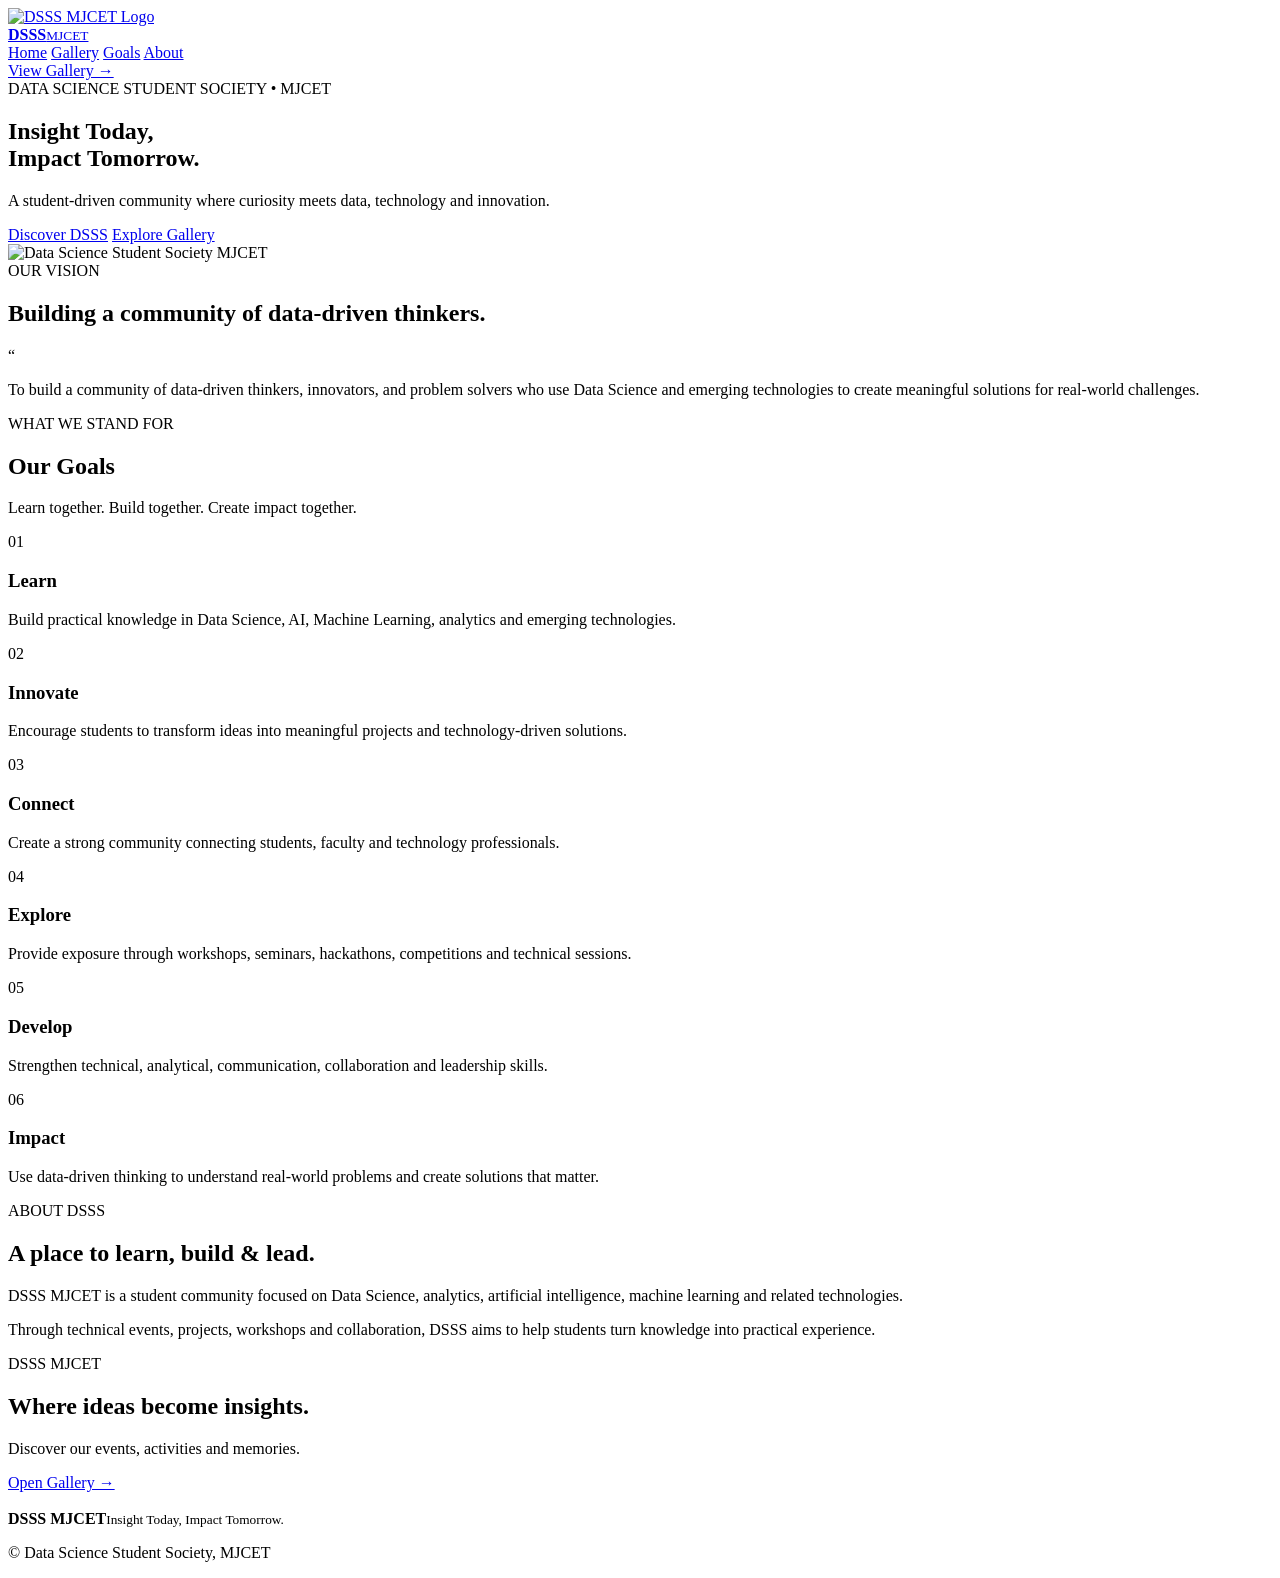
==== index.html @ 6698fef8 "Rename index[1].html to index.html" ====
<!DOCTYPE html>
<html lang="en">
<head>
  <meta charset="UTF-8">
  <meta name="viewport" content="width=device-width, initial-scale=1.0">
  <title>DSSS MJCET | Data Science Student Society</title>
  <link rel="stylesheet" href="style.css">
</head>
<body>
  <nav class="navbar">
    <a class="brand" href="index.html">
      <img src="assets/dsss-logo.jpeg" alt="DSSS MJCET Logo">
      <div><b>DSSS</b><small>MJCET</small></div>
    </a>
    <div class="navlinks">
      <a class="active" href="index.html">Home</a>
      <a href="gallery.html">Gallery</a>
      <a href="#goals">Goals</a>
      <a href="#about">About</a>
    </div>
    <a class="nav-btn" href="gallery.html">View Gallery →</a>
  </nav>

  <main>
    <section class="hero">
      <div class="hero-bg"></div>
      <div class="hero-content reveal">
        <div class="eyebrow">DATA SCIENCE STUDENT SOCIETY • MJCET</div>
        <h1>Insight Today,<br><span>Impact Tomorrow.</span></h1>
        <p class="hero-sub">
          A student-driven community where curiosity meets data,
          technology and innovation.
        </p>
        <div class="buttons">
          <a class="btn primary" href="#vision">Discover DSSS</a>
          <a class="btn secondary" href="gallery.html">Explore Gallery</a>
        </div>
      </div>

      <div class="hero-logo reveal">
        <div class="orbit"></div>
        <div class="orbit orbit2"></div>
        <img src="assets/dsss-logo.jpeg" alt="Data Science Student Society MJCET">
      </div>
    </section>

    <section id="vision" class="vision section">
      <div class="section-title reveal">
        <div class="eyebrow">OUR VISION</div>
        <h2>Building a community of <span>data-driven thinkers.</span></h2>
      </div>
      <div class="vision-card reveal">
        <div class="quote">“</div>
        <p>
          To build a community of data-driven thinkers, innovators, and
          problem solvers who use Data Science and emerging technologies
          to create meaningful solutions for real-world challenges.
        </p>
      </div>
    </section>

    <section id="goals" class="section goals">
      <div class="center-title reveal">
        <div class="eyebrow">WHAT WE STAND FOR</div>
        <h2>Our <span>Goals</span></h2>
        <p>Learn together. Build together. Create impact together.</p>
      </div>

      <div class="goal-grid">
        <article class="goal reveal"><span>01</span><h3>Learn</h3><p>Build practical knowledge in Data Science, AI, Machine Learning, analytics and emerging technologies.</p></article>
        <article class="goal reveal"><span>02</span><h3>Innovate</h3><p>Encourage students to transform ideas into meaningful projects and technology-driven solutions.</p></article>
        <article class="goal reveal"><span>03</span><h3>Connect</h3><p>Create a strong community connecting students, faculty and technology professionals.</p></article>
        <article class="goal reveal"><span>04</span><h3>Explore</h3><p>Provide exposure through workshops, seminars, hackathons, competitions and technical sessions.</p></article>
        <article class="goal reveal"><span>05</span><h3>Develop</h3><p>Strengthen technical, analytical, communication, collaboration and leadership skills.</p></article>
        <article class="goal reveal"><span>06</span><h3>Impact</h3><p>Use data-driven thinking to understand real-world problems and create solutions that matter.</p></article>
      </div>
    </section>

    <section id="about" class="about section">
      <div>
        <div class="eyebrow">ABOUT DSSS</div>
        <h2>A place to <span>learn, build & lead.</span></h2>
      </div>
      <div>
        <p>
          DSSS MJCET is a student community focused on Data Science,
          analytics, artificial intelligence, machine learning and related
          technologies.
        </p>
        <p>
          Through technical events, projects, workshops and collaboration,
          DSSS aims to help students turn knowledge into practical experience.
        </p>
      </div>
    </section>

    <section class="cta">
      <div>
        <div class="eyebrow">DSSS MJCET</div>
        <h2>Where ideas become <span>insights.</span></h2>
        <p>Discover our events, activities and memories.</p>
      </div>
      <a class="btn primary" href="gallery.html">Open Gallery →</a>
    </section>
  </main>

  <footer>
    <div class="footer-brand">
      <img src="assets/dsss-logo.jpeg" alt="">
      <div><b>DSSS MJCET</b><small>Insight Today, Impact Tomorrow.</small></div>
    </div>
    <p>© <span id="year"></span> Data Science Student Society, MJCET</p>
  </footer>

  <script src="script.js"></script>
</body>
</html>
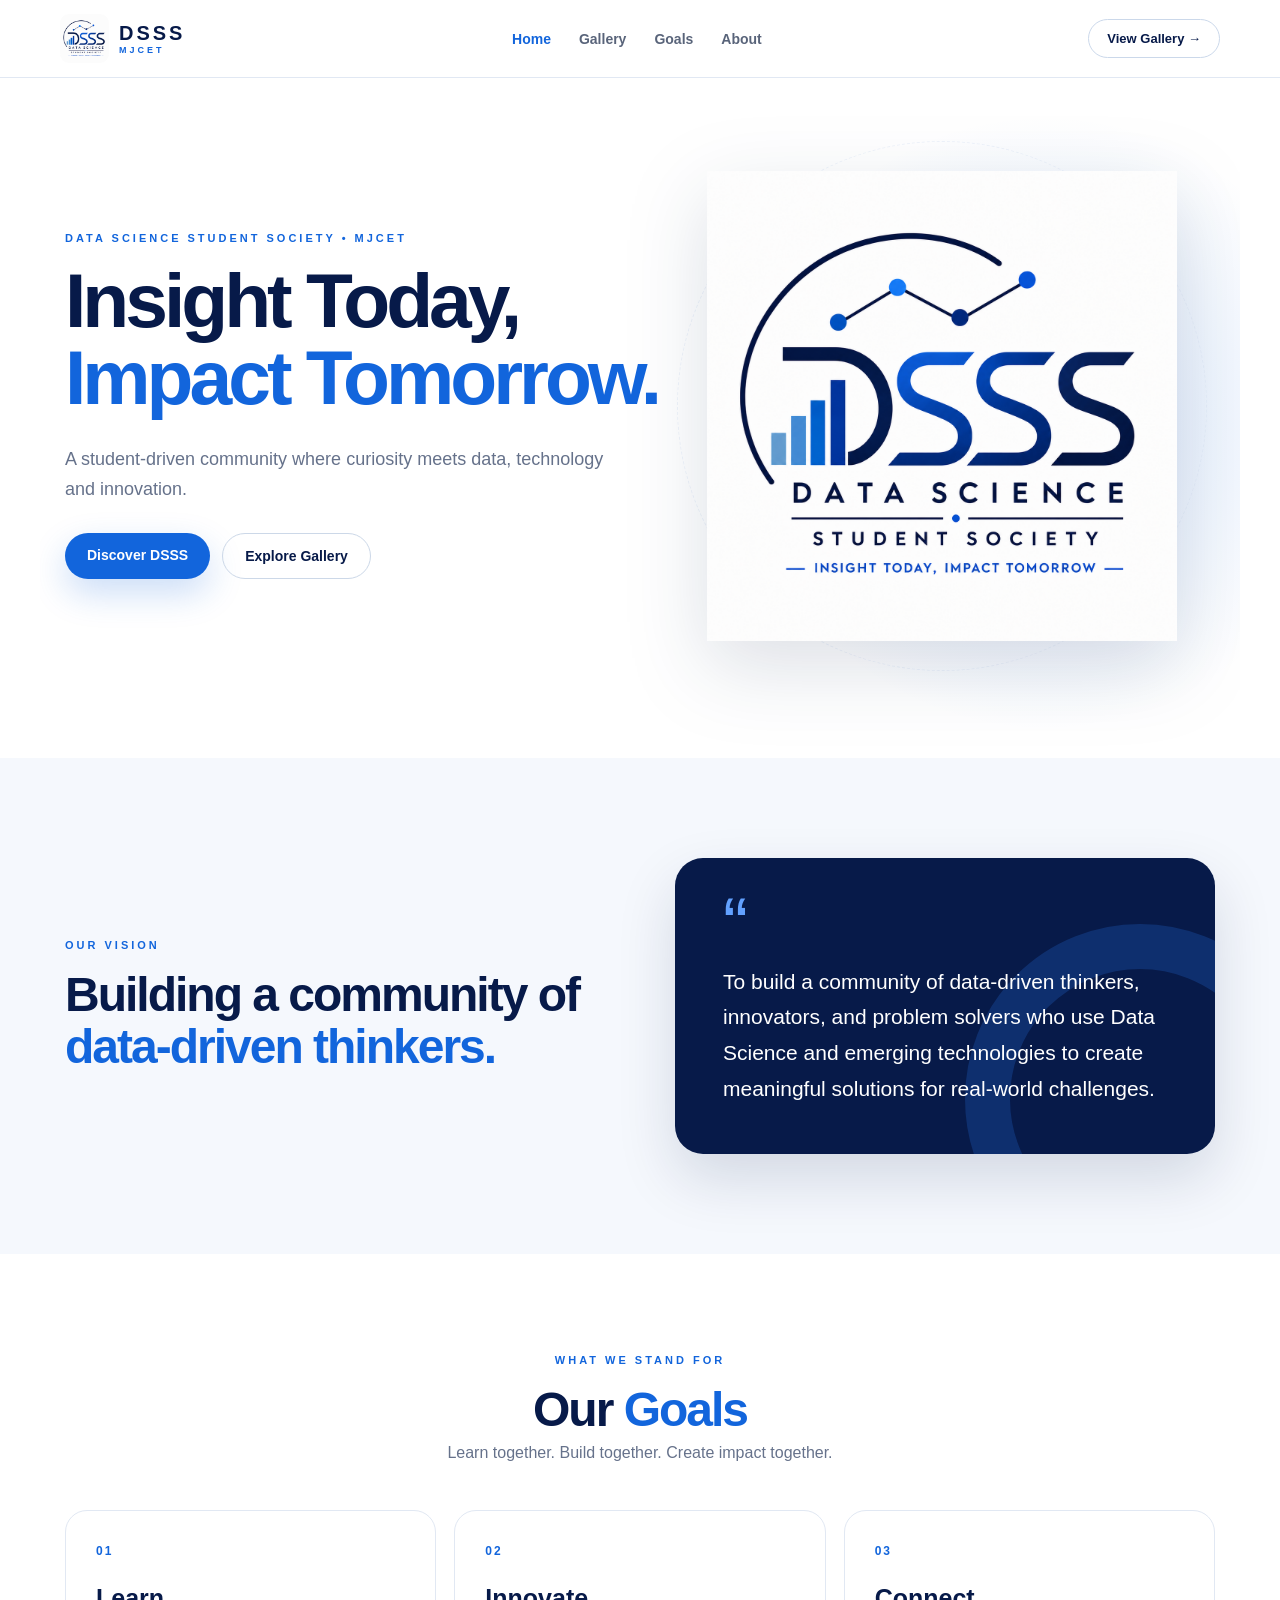
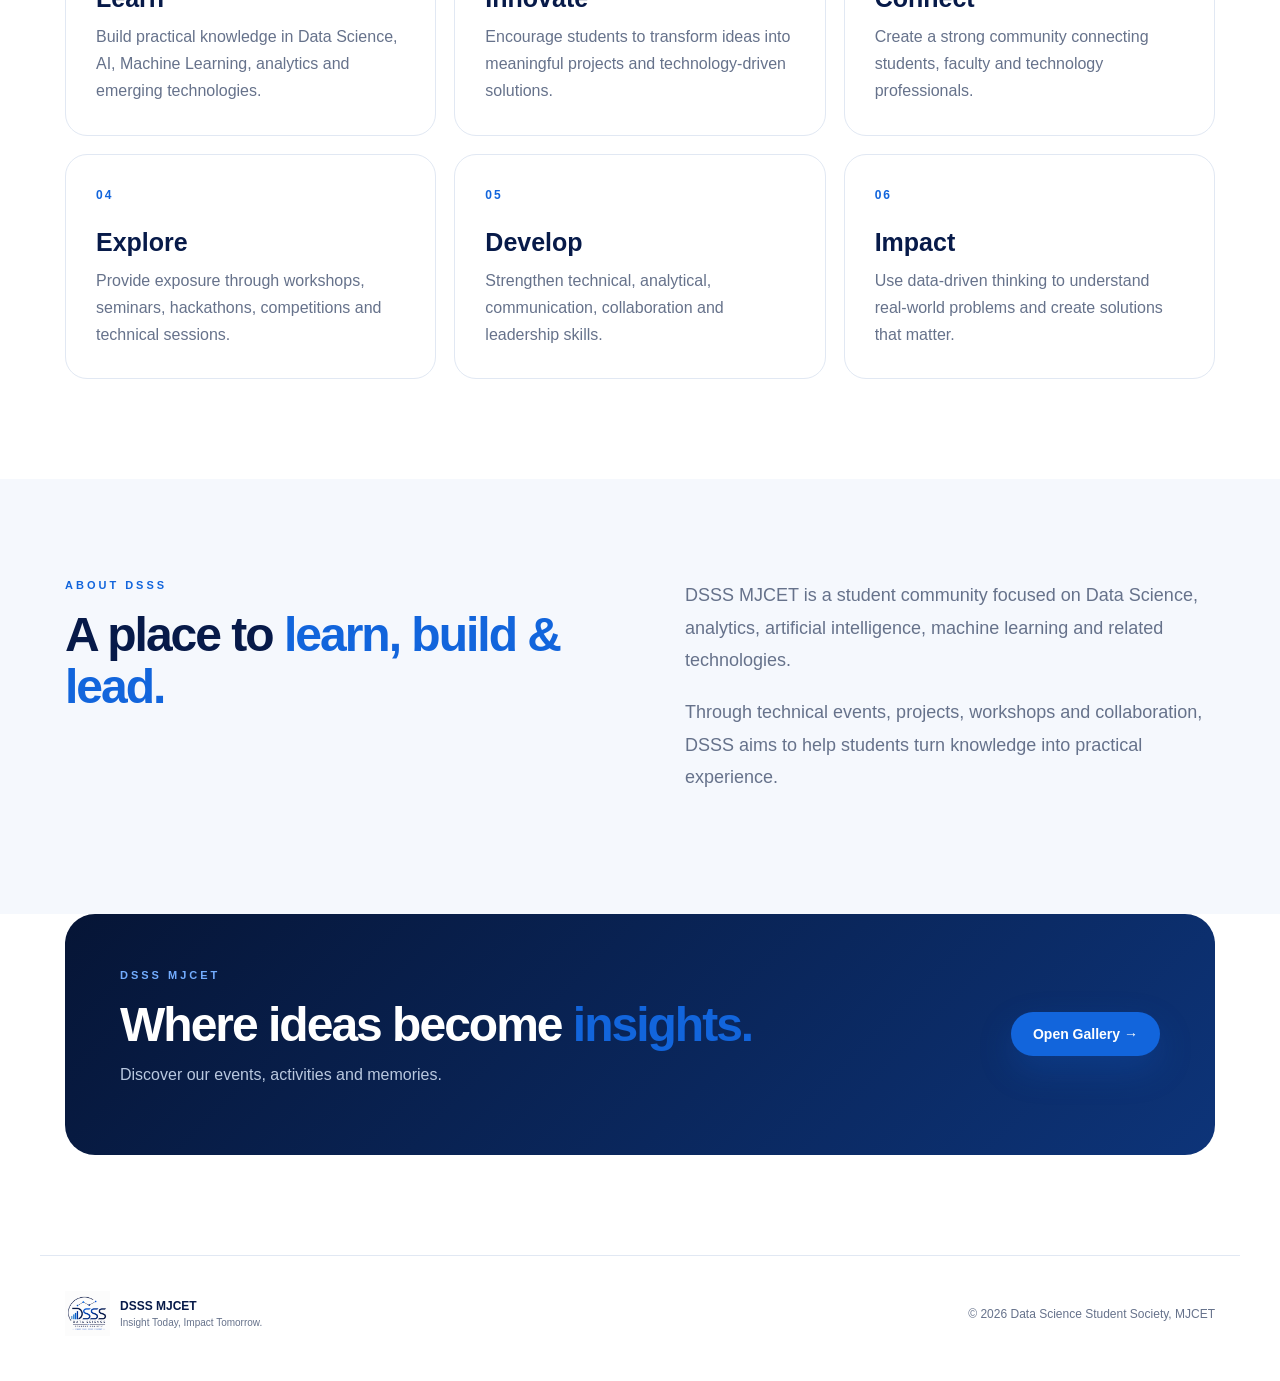
==== commit ead73f7d: "Update index.html" ====
--- a/index.html
+++ b/index.html
@@ -9,7 +9,7 @@
 <body>
   <nav class="navbar">
     <a class="brand" href="index.html">
-      <img src="assets/dsss-logo.jpeg" alt="DSSS MJCET Logo">
+      <img src="dsss-logo[1].jpeg" alt="DSSS MJCET Logo">
       <div><b>DSSS</b><small>MJCET</small></div>
     </a>
     <div class="navlinks">
@@ -40,7 +40,7 @@
       <div class="hero-logo reveal">
         <div class="orbit"></div>
         <div class="orbit orbit2"></div>
-        <img src="assets/dsss-logo.jpeg" alt="Data Science Student Society MJCET">
+        <img src="dsss-logo[1].jpeg" alt="Data Science Student Society MJCET">
       </div>
     </section>
 
@@ -106,7 +106,7 @@
 
   <footer>
     <div class="footer-brand">
-      <img src="assets/dsss-logo.jpeg" alt="">
+      <img src="dsss-logo[1].jpeg" alt="">
       <div><b>DSSS MJCET</b><small>Insight Today, Impact Tomorrow.</small></div>
     </div>
     <p>© <span id="year"></span> Data Science Student Society, MJCET</p>
--- a/style.css
+++ b/style.css
@@ -0,0 +1,49 @@
+:root{
+  --navy:#071a49;--blue:#1265dc;--bright:#2b7cf0;--text:#0a1735;
+  --muted:#66728b;--line:#e1e8f3;--light:#f5f8fd;--white:#fff
+}
+*{box-sizing:border-box}html{scroll-behavior:smooth}
+body{margin:0;color:var(--text);background:#fff;font-family:Inter,Arial,Helvetica,sans-serif}
+a{text-decoration:none;color:inherit}.navbar{height:78px;position:sticky;top:0;z-index:100;
+background:rgba(255,255,255,.9);backdrop-filter:blur(18px);border-bottom:1px solid var(--line)}
+.navbar{display:flex;align-items:center;justify-content:space-between;padding:0 max(22px,calc((100vw - 1160px)/2));gap:25px}
+.brand{display:flex;align-items:center;gap:10px}.brand img{width:49px;height:49px;object-fit:contain;border-radius:9px}
+.brand b{display:block;color:var(--navy);font-size:20px;letter-spacing:3px}.brand small{display:block;color:var(--blue);font-size:9px;font-weight:800;letter-spacing:3px}
+.navlinks{display:flex;gap:28px;font-size:14px;font-weight:700;color:#59647a}.navlinks a:hover,.navlinks .active{color:var(--blue)}
+.nav-btn{padding:11px 18px;border:1px solid #cbd8ea;border-radius:50px;font-size:13px;font-weight:800;color:var(--navy)}
+.hero{max-width:1200px;min-height:680px;margin:auto;padding:65px 25px 90px;display:grid;grid-template-columns:1.05fr .95fr;align-items:center;position:relative;overflow:hidden}
+.hero-bg{position:absolute;width:650px;height:650px;right:-130px;top:20px;border-radius:50%;background:radial-gradient(circle,rgba(35,120,238,.17),transparent 67%)}
+.eyebrow{font-size:11px;letter-spacing:3px;font-weight:900;color:var(--blue);margin-bottom:18px}
+.hero h1{font-size:clamp(50px,6vw,80px);line-height:1;letter-spacing:-4px;margin:0;color:var(--navy)}
+.hero h1 span,h2 span,.page-head h1 span,.cta h2 span{color:var(--blue)}
+.hero-sub{font-size:18px;line-height:1.7;color:var(--muted);max-width:570px;margin:28px 0}
+.buttons{display:flex;gap:12px;flex-wrap:wrap}.btn{display:inline-flex;padding:14px 22px;border-radius:50px;font-weight:800;font-size:14px}
+.primary{background:var(--blue);color:#fff;box-shadow:0 14px 35px rgba(18,101,220,.22)}.secondary{border:1px solid #ccd8e8;color:var(--navy)}
+.hero-logo{position:relative;display:flex;justify-content:center;align-items:center}.hero-logo img{width:min(470px,85vw);position:relative;z-index:3;filter:drop-shadow(0 25px 40px rgba(7,26,73,.14))}
+.orbit{position:absolute;width:460px;height:460px;border:1px solid #dce6f5;border-radius:50%;animation:spin 18s linear infinite}
+.orbit2{width:530px;height:530px;border-style:dashed;opacity:.45;animation-direction:reverse;animation-duration:25s}
+@keyframes spin{to{transform:rotate(360deg)}}
+.section{max-width:1200px;margin:auto;padding:100px 25px}.vision{max-width:none;background:var(--light);display:grid;grid-template-columns:1fr 1fr;gap:70px;align-items:center;padding-left:max(25px,calc((100vw - 1150px)/2));padding-right:max(25px,calc((100vw - 1150px)/2))}
+h2{font-size:48px;line-height:1.08;letter-spacing:-2px;color:var(--navy);margin:0}
+.vision-card{background:var(--navy);color:#fff;border-radius:28px;padding:48px;position:relative;overflow:hidden;box-shadow:0 25px 60px rgba(7,26,73,.14)}
+.vision-card:after{content:"";position:absolute;width:260px;height:260px;border:45px solid rgba(43,124,240,.22);border-radius:50%;right:-100px;bottom:-120px}
+.quote{font-size:75px;color:#62a1ff;line-height:.5}.vision-card p{font-size:21px;line-height:1.7;margin:20px 0 0;position:relative;z-index:2}
+.center-title{text-align:center}.center-title>p:last-child{color:var(--muted);margin-top:8px}.goal-grid{display:grid;grid-template-columns:repeat(3,1fr);gap:18px;margin-top:48px}
+.goal{border:1px solid var(--line);border-radius:22px;padding:30px;transition:.25s;background:#fff}.goal:hover{transform:translateY(-6px);box-shadow:0 20px 45px rgba(7,26,73,.08);border-color:#c4d7f2}
+.goal>span{color:var(--blue);font-size:12px;font-weight:900;letter-spacing:2px}.goal h3{font-size:25px;margin:25px 0 10px;color:var(--navy)}.goal p{color:var(--muted);line-height:1.7;margin:0}
+.about{display:grid;grid-template-columns:1fr 1fr;gap:90px;background:var(--light);max-width:none;padding-left:max(25px,calc((100vw - 1150px)/2));padding-right:max(25px,calc((100vw - 1150px)/2))}
+.about p{font-size:18px;line-height:1.8;color:var(--muted);margin:0 0 20px}.cta{max-width:1150px;margin:0 auto 100px;padding:55px;border-radius:30px;background:linear-gradient(135deg,#061536,#0d3479);color:#fff;display:flex;justify-content:space-between;align-items:center;gap:30px}
+.cta h2{color:#fff;margin:0 0 10px}.cta p{color:#b9c8df}.cta .eyebrow{color:#73adff}
+footer{max-width:1200px;margin:auto;padding:35px 25px 45px;border-top:1px solid var(--line);display:flex;justify-content:space-between;align-items:center;color:var(--muted);font-size:12px}
+.footer-brand{display:flex;align-items:center;gap:10px}.footer-brand img{width:45px;height:45px;object-fit:contain}.footer-brand b{display:block;color:var(--navy)}.footer-brand small{display:block;margin-top:4px}
+.page-head{text-align:center;padding:105px 25px 85px;background:linear-gradient(135deg,#f6f9ff,#eaf2ff);border-bottom:1px solid var(--line)}
+.page-head h1{font-size:65px;letter-spacing:-3px;margin:0 0 16px;color:var(--navy)}.page-head p{color:var(--muted);font-size:18px}
+.gallery-top{display:flex;justify-content:space-between;align-items:end;margin-bottom:38px}.gallery-top h2{font-size:43px}.upload-demo{background:var(--blue);color:#fff;padding:13px 19px;border-radius:50px;font-size:13px;font-weight:800;cursor:pointer;box-shadow:0 10px 25px rgba(18,101,220,.2)}
+.photo-grid{display:grid;grid-template-columns:2fr 1fr 1fr;grid-auto-rows:190px;gap:9px}
+.photo-card{border-radius:18px;overflow:hidden;display:flex;align-items:flex-end;padding:18px;color:rgba(255,255,255,.75);font-size:10px;font-weight:900;letter-spacing:2px;position:relative;background-size:cover;background-position:center}
+.photo-card:first-child{grid-row:span 2}.photo-one{background:linear-gradient(135deg,#071a49,#1265dc)}.photo-two{background:linear-gradient(135deg,#0c2c68,#2b7cf0)}
+.photo-three{background:linear-gradient(135deg,#092449,#164f9c)}.photo-four{background:linear-gradient(135deg,#071a49,#286cc8)}.photo-five{background:linear-gradient(135deg,#07152f,#164a99)}.photo-six{background:linear-gradient(135deg,#0a2551,#3681ed)}
+.gallery-note{margin-top:45px;padding:25px;border:1px solid #dce7f7;background:#f4f8ff;border-radius:18px}.gallery-note p{color:var(--muted);line-height:1.7;margin:7px 0 0}
+.uploaded{background-size:cover!important;background-position:center!important}.reveal{opacity:0;transform:translateY(18px);transition:opacity .7s ease,transform .7s ease}.reveal.show{opacity:1;transform:none}
+@media(max-width:850px){.navlinks{display:none}.hero{grid-template-columns:1fr;text-align:center}.hero-logo{order:-1}.hero-logo img{width:310px}.orbit{width:320px;height:320px}.orbit2{width:370px;height:370px}.hero-sub{margin-left:auto;margin-right:auto}.buttons{justify-content:center}.vision,.about{grid-template-columns:1fr;gap:35px}.goal-grid{grid-template-columns:1fr 1fr}.cta{margin-left:18px;margin-right:18px;flex-direction:column;align-items:flex-start}}
+@media(max-width:560px){.nav-btn{display:none}.hero h1{font-size:46px}.section{padding:70px 20px}h2,.page-head h1{font-size:40px}.goal-grid{grid-template-columns:1fr}.photo-grid{grid-template-columns:1fr 1fr;grid-auto-rows:150px}.photo-card:first-child{grid-row:span 1}.gallery-top{align-items:flex-start;gap:15px}.gallery-top h2{font-size:35px}.page-head{padding:75px 20px}.footer{flex-direction:column;align-items:flex-start;gap:20px}}
